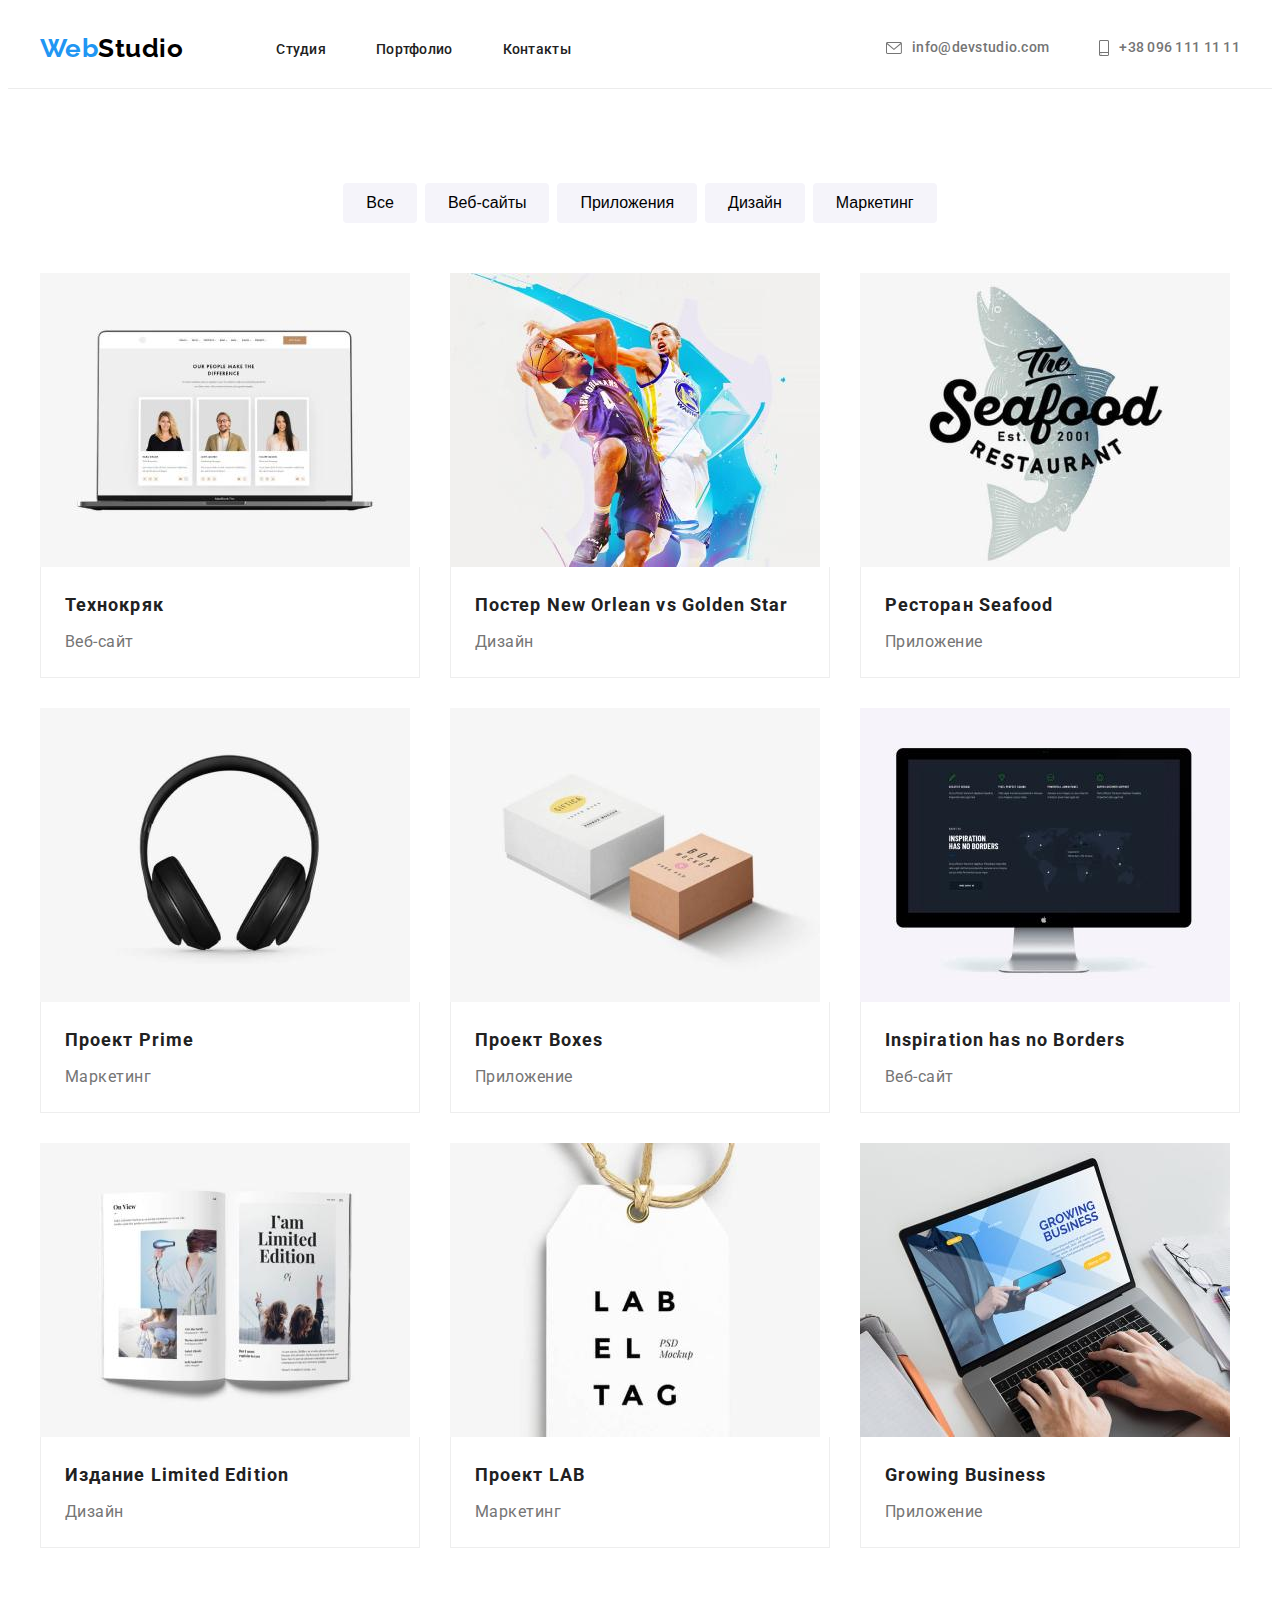
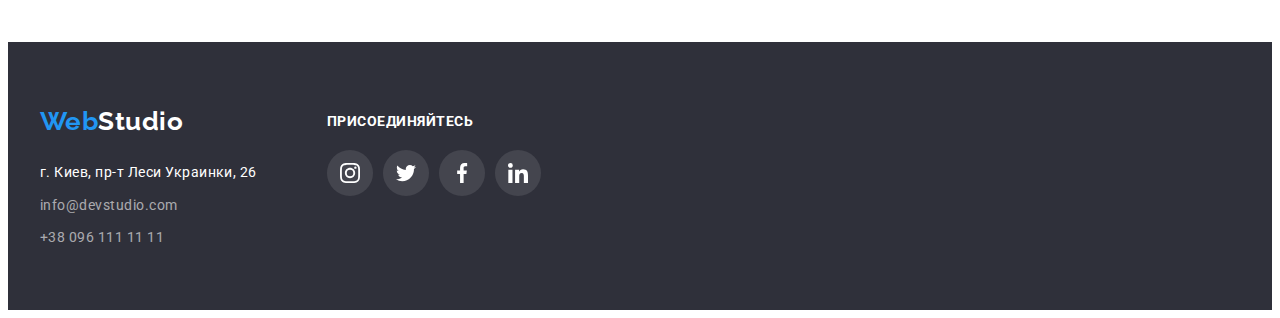
==== portfolio.html @ 90d241d0 "Initial commit" ====
<!DOCTYPE html>
<html lang="ru">
  <head>
    <meta charset="UTF-8" />
    <meta http-equiv="X-UA-Compatible" content="IE=edge" />
    <meta name="viewport" content="width=device-width, initial-scale=1.0" />
    <title>portfolio</title>
    <link rel="preconnect" href="https://fonts.googleapis.com" />
    <link rel="preconnect" href="https://fonts.gstatic.com" crossorigin />
    <link
      href="https://fonts.googleapis.com/css2?family=Raleway:wght@700&family=Roboto:wght@400;500;700;900&display=swap"
      rel="stylesheet"
    />
    <link
      rel="stylesheet"
      href="https://cdnjs.cloudflare.com/ajax/libs/modern-normalize/1.1.0/modern-normalize.min.css"
      integrity="sha512-wpPYUAdjBVSE4KJnH1VR1HeZfpl1ub8YT/NKx4PuQ5NmX2tKuGu6U/JRp5y+Y8XG2tV+wKQpNHVUX03MfMFn9Q=="
      crossorigin="anonymous"
      referrerpolicy="no-referrer"
    />
    <link rel="stylesheet" href="./css/styles.css" />
  </head>
  <!--Шапка сторінки-->
  <body>
    <header class="page-header">
      <div class="conteiner header">
      <a class="link logo logo-light" href="./index.html" lang="en"><span class="accent">Web</span>Studio </a>
      <nav class="header-nav">
        <!--Навігація-->
        <ul class="menu list">
          <li class="menu-item"><a class="menu-link link" href="./index.html">Студия</a></li>
          <li class="menu-item"><a class="menu-link link" href="./portfolio.html">Портфолио</a></li>
          <li class="menu-item"><a class="menu-link link" href="/Контакты">Контакты</a></li>
        </ul>
      </nav>
      <ul class="menu-contactul list">
        <li class="menu-contact">
          <div class="imeg-contact">            
            <a class="link header-contact" href="mailto:info@devstudio.com"><svg class="icon-menu" width="16" height="12">
              <use href="./imeges/icons.svg#icon-envelope">
              </use>
            </svg>info@devstudio.com</a>
          </div>          
           </li>
        <li class="menu-contact">
          <div class="imeg-contact">            
          <a class="link header-contact" href="tel:+380961111111"><svg class="icon-menu" width="10" height="16">
            <use href="./imeges/icons.svg#icon-smartphone">
            </use>
          </svg>+38 096 111 11 11</a>
        </div>
        </li>
      </ul>
    </div>
    </header>
    <main>
            
      <section class="section portfolio">

        <div class="conteiner filter" >
          <h1 class="portfolio-title" hidden>Фильтры</h1>
          <ul class="list portfolio-filter">
            <li class="filter-unit">
              <button class="filter-btn" type="button">Все</button>
            </li>
            <li class="filter-unit">
              <button class="filter-btn" type="button">Веб-сайты</button>
            </li>
            <li class="filter-unit">
              <button class="filter-btn" type="button">Приложения</button>
            </li>
            <li class="filter-unit">
              <button class="filter-btn" type="button">Дизайн</button>
            </li>
            <li class="filter-unit">
              <button class="filter-btn" type="button">Маркетинг</button>
            </li>
          </ul></div>

        <div class="conteiner">
          <h2 class="section-title" hidden>Примеры работ</h2>
          <ul class="list work">
            <li class="work-unit">
              <a class="work-link link" href="/">
                <img src="./imeges/portfolio/tehno.jpg" alt="Технокряк" width="370" height="294" />
              </a>
              <div class="border">
                <h3 class="work-name">Технокряк</h3>
                <p class="work-text">Веб-сайт</p>
              </div>
            </li>

            <li class="work-unit">
              <a class="work-link link" href="/">
                <img
                  src="./imeges/portfolio/neworlean.jpg"
                  alt="Постер New Orlean vs Golden Star"
                  width="370"
                  height="294"
                />
              </a>
              <div class="border">
                <h3 class="work-name">Постер <span lang="en">New Orlean vs Golden Star</span></h3>
              <p class="work-text">Дизайн</p>
              </div>
              
            </li>
            <li class="work-unit">
              <a class="work-link link" href="/">
                <img
                  src="./imeges/portfolio/seafood.jpg"
                  alt="Ресторан Seafood"
                  width="370"
                  height="294"
                />
              </a>
              <div class="border">
                <h3 class="work-name">Ресторан <span lang="en">Seafood</span></h3>
              <p class="work-text">Приложение</p>
              </div>
              
            </li>
            <li class="work-unit">
              <a class="work-link link" href="/">
                <img src="./imeges/portfolio/prime.jpg" alt="Проект Prime" width="370" height="294" />
              </a>
              <div class="border">
                <h3 class="work-name">Проект <span lang="en">Prime</span></h3>
              <p class="work-text">Маркетинг</p>
              </div>
             
            </li>
            <li class="work-unit">
              <a class="work-link link" href="/">
                <img src="./imeges/portfolio/boxes.jpg" alt="Проект Boxes" width="370" height="294" />
              </a>
              <div class="border">
                <h3 class="work-name">Проект <span lang="en">Boxes</span></h3>
              <p class="work-text">Приложение</p>
              </div>
              </li>

            <li class="work-unit">
              <a class="work-link link" href="/">
                <img
                  src="./imeges/portfolio/inspiration.jpg"
                  alt="Inspiration has no Borders"
                  width="370"
                  height="294"
                />
              </a>
              <div class="border">
                <h3 class="work-name" lang="en">Inspiration has no Borders</h3>
              <p class="work-text">Веб-сайт</p>
              </div>
              
            </li>

            <li class="work-unit">
              <a class="work-link link" href="/">
                <img
                  src="./imeges/portfolio/limited.jpg"
                  alt="Издание Limited Edition"
                  width="370"
                  height="294"
                />
              </a>
              <div class="border"><h3 class="work-name">Издание <span lang="en">Limited Edition</span></h3>
                <p class="work-text">Дизайн</p>
              </div>
              </li>
            <li class="work-unit">
              <a class="work-link link" href="/">
                <img src="./imeges/portfolio/lab.jpg" alt="Проект LAB" width="370" height="294" />
              </a>
              <div class="border"><h3 class="work-name">Проект <span lang="en">LAB</span></h3>
                <p class="work-text">Маркетинг</p></div>
              
            </li>
             
            <li class="work-unit">
              <a class="work-link link" href="/">
                <img
                  src="./imeges/portfolio/growing.jpg"
                  alt="Growing Business"
                  width="370"
                  height="294"
                />
              </a>
              <div class="border"> <h3 class="work-name" lang="en">Growing Business</h3>
                <p class="work-text">Приложение</p></div>
             
            </li>
          </ul>
        </div>
       </section>
    </main>


    <footer class="footer">
      <div class="conteiner page-down">
        <div class="contakts">
    <a class="link logo logo-dark" href="./index.html" lang="en"><span class="accent">Web</span>Studio </a>
    <address>
      <ul class="list">
        <li class="footer-unit">
          <a
            class="link place"
            href="https://www.google.com/maps/@50.4265807,30.5361971,17z"
            target="_blank"
            rel="noopener noreferrer"
            >г. Киев, пр-т Леси Украинки, 26</a
          >
        </li>
        <li class="footer-unit">
          <a class="link footer-contact" href="mailto:info@devstudio.com">info@devstudio.com</a>
        </li>
        <li class="footer-unit">
          <a class="link footer-contact" href="tel:+380961111111">+38 096 111 11 11</a>
        </li>
      </ul>
    </address>
    </div>

    <div class="join">
      <h3 class="subtitle">Присоединяйтесь</h3>
      <ul class="list footer-imeg">                            
        <li> <a class="social" href="https://www.instagram.com/" target="_blank"
          rel="noopener noreferrer"><svg class="icon-footer" width="20" height="20">
          <use href="./imeges/icons.svg#icon-instagram">
          </use>
        </svg></a></li>

        <li ><a class="social" href="https://twitter.com/" target="_blank"
          rel="noopener noreferrer"><svg class="icon-footer" width="20" height="20">
          <use href="./imeges/icons.svg#icon-twitter">
          </use>
        </svg></a></li>

        <li><a class="social" href="https://www.facebook.com/" target="_blank"
          rel="noopener noreferrer"><svg class="icon-footer" width="20" height="20">
          <use href="./imeges/icons.svg#icon-facebook">
          </use>
        </svg></a></li>

        <li><a class="social" href="https://www.linkedin.com/" target="_blank"
          rel="noopener noreferrer"><svg class="icon-footer" width="20" height="20">
          <use href="./imeges/icons.svg#icon-linkedin">
          </use>
        </svg></a></li>
      </ul>
    </div>
  </div>

  </footer>
  </body>
</html>
---- css/styles.css ----
:root {
  --main-font: 'Roboto', sans-serif;
  --secondary-font: 'Raleway', sans-serif;
  --hover-color: #2196f3;
  --background-hero: rgba(47, 48, 58, 0.4);
  --background-tim: #f5f4fa;
  --background-footer: #2f303a;
  --background-section: #FFFFFF;
  --header-contact: #757575;
  --color-passiv-icon-link: #AFB1B8;
}

.list {
  margin-top: 0;
  margin-bottom: 0;
  padding: 0;
  list-style: none;
}
.link {
  text-decoration: none;
}

h1,h2,h3,p {
  margin-top: 0;
  margin-bottom: 0;
}

/*components*/

body {
  font-family: var(--main-font);
  color: #212121;
  letter-spacing: 0.03em;
}

img {
  display: block;
  max-width: 100%;
}

.logo {
  font-family: var(--secondary-font);
  font-weight: 700;
  font-size: 26px;
  line-height: 1.48;
 
  /* outline: 2px solid blue; */
}

.logo-light {
  display: block;
  color: #000000;
}

.logo-dark {
  display: block;
  margin-bottom: 20px;
  color: #ffffff;
}
.accent {
  color: var(--hover-color);
}

.section {
  padding-top: 94px;
  padding-bottom: 94px;
}

.conteiner {
  margin-top: 0;
  margin-bottom: 0;
  margin-left: auto;
  margin-right: auto;
  padding-left: 15px;
  padding-right: 15px;
  width: 1200px;
  
   /* outline: 2px solid blue; */
}


.button {
  display: inline-block;
  border: 1px solid transparent;
  border-radius: 4px;
  }



.section-title {
  margin-top: 0;
  margin-bottom: 50px;
  
    font-size: 36px;
    line-height: 1.17;
    text-align: center;
  }
  .subtitle {
    margin-top: 0;
    margin-bottom: 10px;
  
    font-size: 14px;
    line-height: 1.14;
    text-transform: uppercase;
  }

/*headear*/

.page-header {
  background-color: var(--background-section);
  border-bottom-width: 1px;
  border-bottom-color: #ECECEC;
  border-bottom-style: solid;
}

.header {
  display: flex;
  align-items: center;
  margin-bottom: 0;
     
  /* outline: 2px solid blue; */
}

.menu  {
  display: flex;
  margin: 0;
  margin-left: 93px;
  padding: 0;
}
/* .menu > .menu-item:not(:last-child) { */
  /* margin-right: 50px; } */

.menu .menu-item + .menu-item {
  margin-left: 50px;
}

.menu-link {
  font-weight: 500;
  font-size: 14px;
  line-height: 1.14;
  letter-spacing: 0.02em;
  color: #212121;
  padding-top: 32px;
  padding-bottom: 32px;

  /* outline: 2px solid blue; */
}
.menu-link:hover,
.menu-link:focus {
  color: var(--hover-color);
}

.menu-contactul {
  display: flex;
  margin: 0;
  margin-left: auto;
  /* padding-top: 32px; */
  /* padding-bottom: 32px; */
  }

.header-contact {
  display: flex;
  align-items: center;
  font-weight: 500;
  font-size: 14px;
  line-height: 1.14;
  letter-spacing: 0.02em;
  color: var(--header-contact);
  padding-top: 32px;
  padding-bottom: 32px;
    
  /* outline: 2px solid blue; */
}

.icon-menu {
  margin-right: 10px;
  fill: var(--header-contact); }

.imeg-contact:hover .icon-menu,
.imeg-contact:focus .icon-menu {
   fill: var(--hover-color);
}

.header-contact:hover,
.header-contact:focus {
  color: var(--hover-color);
}

.menu-contactul > .menu-contact:not(:last-child) {
    margin-right: 50px;
}

/*hero*/
.hero {
  display: flex;
  justify-content: center;
  align-items: center;
  height: 600px;
  max-width: 1600px;
  margin-left:auto;
  margin-right: auto;
  text-align: center;
  background-image: linear-gradient(
    to right,
    var(--background-hero),
    var(--background-hero)
  ),
  url(../imeges/main.jpg);
    
}

.hero-title {
  margin-bottom: 30px;
  font-weight: 900;
  font-size: 44px;
  line-height: 1.36;
  text-align: center;
  letter-spacing: 0.06em;
  text-transform: uppercase;
  color: #ffffff;
     
  /* outline: 2px solid blue; */
}

.modal-btn {
  font-weight: 700;
  font-size: 16px;
  line-height: 1.88;
  color: #ffffff;
  
  min-width: 200px;
  align-items: center;
  text-align: center;
  letter-spacing: 0.06em;
  cursor: pointer;

  background: var(--hover-color);
  box-shadow: 0px 4px 4px rgba(0, 0, 0, 0.15);
  padding: 10px 32px;
  border: 1px solid transparent;
  border-radius: 4px;
}


/* .modal-btn:hover { */
  /* box-shadow: 0px 4px 4px rgba(0, 0, 0, 0.15); */
/* } */

/*preferens*/

.preferens {
  padding-top: 94px;
  background-color: var(--background-section);
}

.preferens-list {
  display: flex;
  justify-content: space-between;
}

.preferens-unit {
  width: calc((100% - 90px) / 4);
 
}

.preferens-unit:not(:last-child) {
    margin-right: 30px;
}

.text-preferens {
  font-size: 14px;
  line-height: 1.71;
  color: #757575;
}

.preferens-imeg {
  display: flex;
  justify-content: center;
  align-items: center;
  height: 120px;
  margin-bottom: 30px;
  background-color: var(--background-tim);
  border-radius: 4px;
}

/*about*/

.about {
  background-color: var(--background-section);
}

.about-list {
  display: flex;
  justify-content: space-between;
}

/*tim*/
.tim {  
  background-color:var(--background-tim);
 }


.tim-list {
  display: flex;
  justify-content: space-between;
}  

.tim-unit {
  background: #FFFFFF;
  box-shadow: 0px 1px 3px rgba(0, 0, 0, 0.12), 0px 1px 1px rgba(0, 0, 0, 0.14), 0px 2px 1px rgba(0, 0, 0, 0.2);
  border-radius: 0px 0px 4px 4px;

}

.tim-text {
  padding-top: 30px;
  padding-bottom: 30px;
}

.name {
  font-weight: 500;
  font-size: 16px;
  line-height: 1.19;
  text-align: center;
  margin-bottom: 10px;
 
}

.text-name {
  font-size: 16px;
  line-height: 1.19;
  text-align: center;
  color: #757575;
  margin-bottom: 16px;

}

.tim-imeg {
  display: flex;
  justify-content: center;

}

.tim-imeg li + li {
  margin-left: 10px;
}

.social {
  display: flex;
  justify-content: center;
  align-items: center;
  width: 44px;
  height: 44px;
  background-color: var(--background-section);
  border-radius: 50%;
  border: 1px solid transparent;
  cursor: pointer;
 
}

.icon-tim {
 
  fill: var(--color-passiv-icon-link);
}

.social:hover {
  background-color: var(--hover-color);
}

.social:hover .icon-tim,
.social:focus .icon-tim {
   fill: var(--background-section);
}

/*customers*/

.customers-list {
  display: flex;
  justify-content: center;

}
.customers-list li + li {
  margin-left: 30px;
}

.customer {
  display: flex;
  justify-content: center;
  align-items: center;
  width: 170px;
  height: 92px;
  background-color: var(--background-section);
  border-radius: 4px;
  border: 1px solid var(--color-passiv-icon-link);
  cursor: pointer;
  padding: 16px 32px;
 
}

.icon-customer {
  width: 106px;
  height: 60px;
  fill: var(--color-passiv-icon-link);
}

.customer:hover {
  border-color: var(--hover-color);
}

.customer:hover .icon-customer,
.customer:focus .icon-customer {
   fill: var(--hover-color);
}



/*footer*/

.footer {
  background: var(--background-footer);

}
.page-down {
  display: flex;
    
}
.contakts {
  padding: 60px 0;
  margin-bottom: 0;
  margin-right: 70px;
      
  /* outline: 2px solid blue; */
}


.footer-unit:not(:last-child) {
  margin-bottom: 9px;
  
}

address {
  text-decoration: none;
  font-style: normal;
}
.place {
  display: block;
  font-size: 14px;
  line-height: 1.71;
  color: #ffffff;
}
.place:hover,
.place:focus {
  color: var(--hover-color);
}
.footer-contact {
  display: block;
  font-size: 14px;
  line-height: 1.71;
  color: rgba(255, 255, 255, 0.6);
}

.footer-contact:hover,
.footer-contact:focus {
  color: var(--hover-color);
}
.join {
  padding-top: 72px;
}

.join .subtitle {
  color: var(--background-section);
  margin-bottom: 20px;
}

.footer-imeg {
  display: flex;
  justify-content: center;

}

.footer-imeg li + li {
  margin-left: 10px;
}

.social {
  display: flex;
  justify-content: center;
  align-items: center;
  width: 44px;
  height: 44px;
  background-color: rgba(255, 255, 255, 0.1);
  border-radius: 50%;
  border: 1px solid transparent;
  cursor: pointer;
 
}

.icon-footer {
  fill: var(--background-section);
}

.social:hover,
.social:focus {
  background-color: var(--hover-color);
}

.social:hover .icon-tim,
.social:focus .icon-tim {
   fill: var(--background-section);
}


/*Portfolio*/

/*Filter*/

.filter {
   margin-bottom: 50px;
 
}

 .portfolio-filter {
   display: flex;
   justify-content: center;

 } 

 .portfolio-filter .filter-unit + .filter-unit {
  margin-left: 8px;
}


.filter-btn {
  font-weight: 500;
  font-size: 16px;
  line-height: 1.62;
  text-align: center;
  cursor: pointer;
  background-color: #F5F4FA;
  border: 1px solid transparent;
  border-radius: 4px;
  padding: 6px 22px;
 
}

.filter-btn:hover,
.filter-btn:focus {
  background-color: var(--hover-color);
  color: #ffffff;
  filter: drop-shadow(0px 4px 4px rgba(0, 0, 0, 0.25));
}

/*Work*/

.work {
  display: flex;
  flex-wrap: wrap;
}

.work-unit:hover,
.work-unit:focus {
  box-shadow: 0px 4px 4px rgba(0, 0, 0, 0.25);
}

.work-unit {
  width: calc((100% - 60px) / 3);
  margin-right: 30px;
  margin-bottom: 30px;
  

}
 .work-unit:nth-child(3n) {
   margin-right: 0;
 }
 .work-unit:nth-last-child(-n+3) {
  margin-bottom: 0;
}

.border {
  padding: 20px 24px;
  border-left: 1px solid #EEEEEE;
  border-right: 1px solid #EEEEEE;
  border-bottom: 1px solid #EEEEEE;
}

.work-name {
  margin-bottom: 4px;

  font-size: 18px;
  line-height: 2;
  letter-spacing: 0.06em;
}

.work-text {
  font-size: 16px;
  line-height: 1.88;
  color: #757575;
}
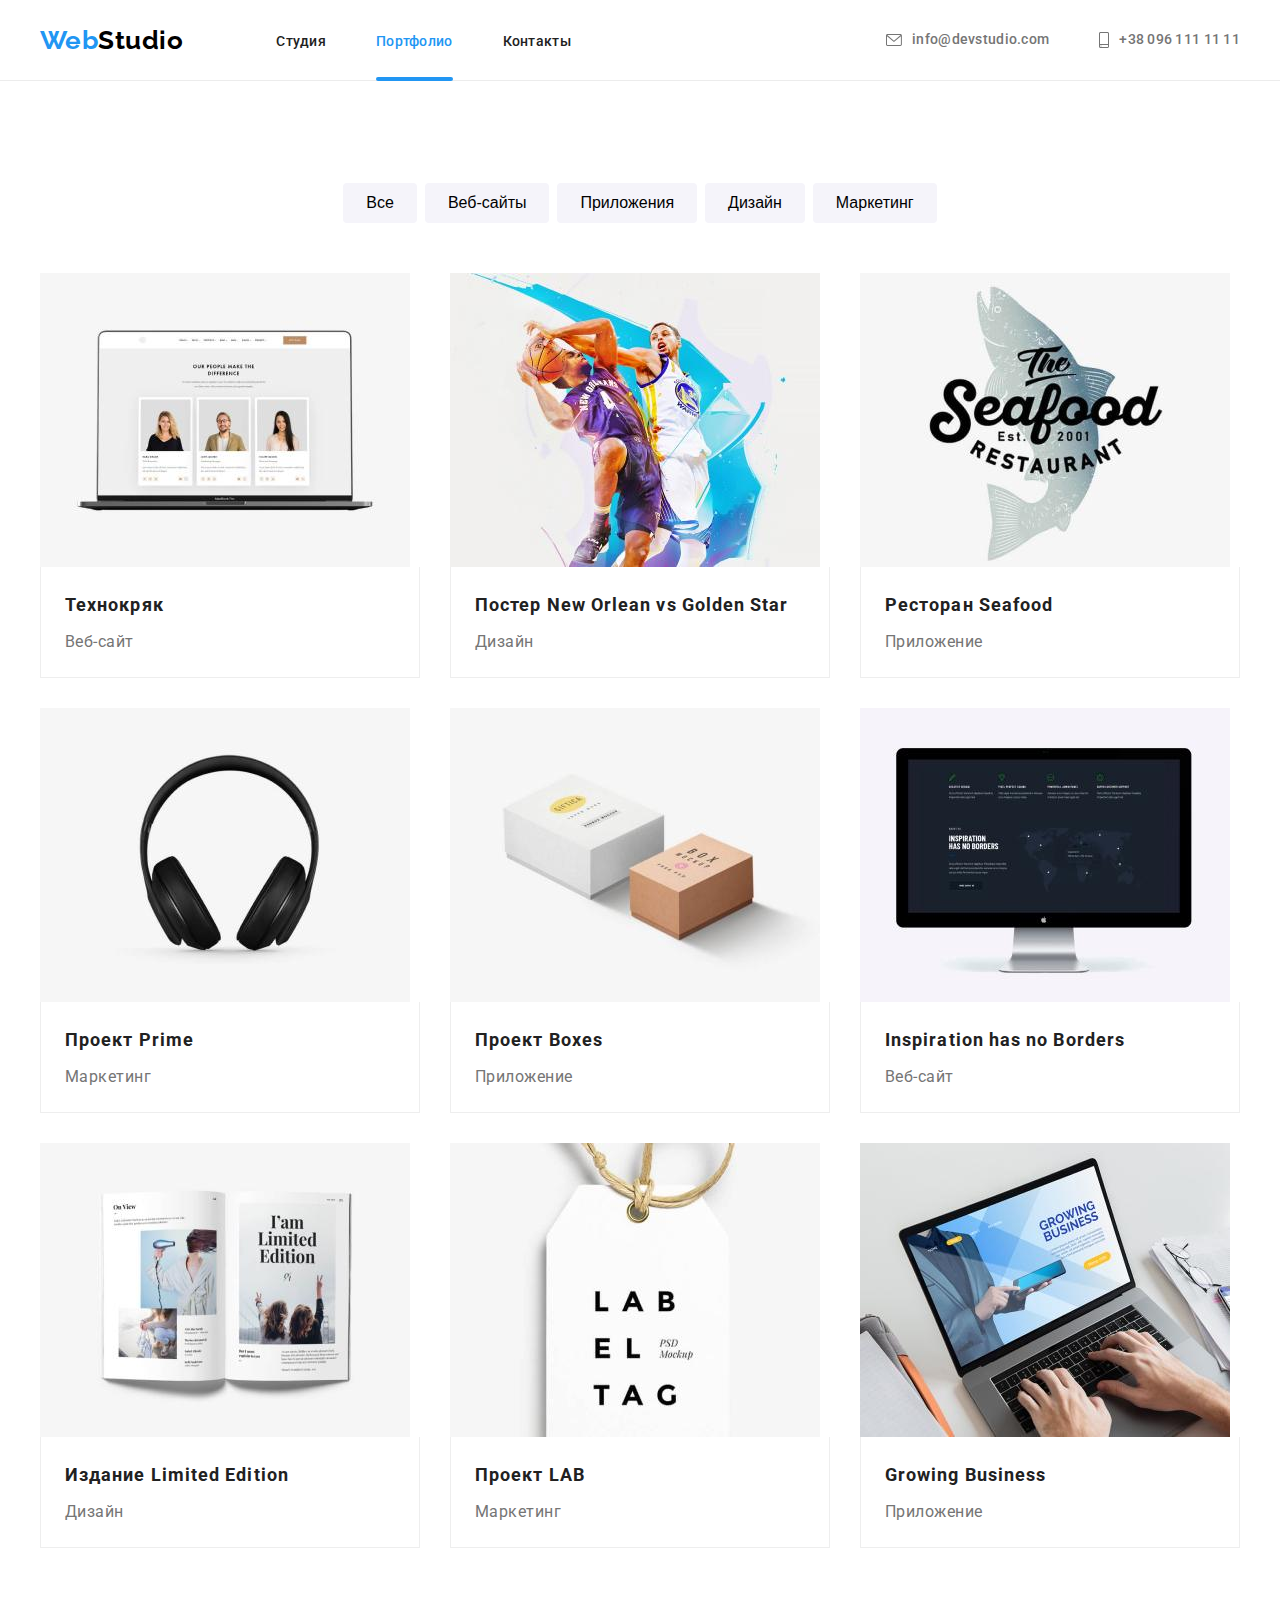
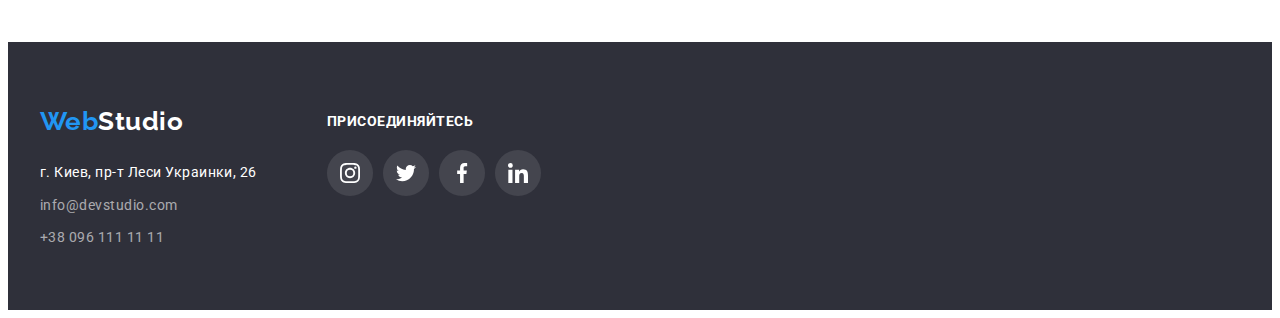
==== commit e7fa567e: "1" ====
--- a/portfolio.html
+++ b/portfolio.html
@@ -24,40 +24,43 @@
   <body>
     <header class="page-header">
       <div class="conteiner header">
-      <a class="link logo logo-light" href="./index.html" lang="en"><span class="accent">Web</span>Studio </a>
-      <nav class="header-nav">
-        <!--Навігація-->
-        <ul class="menu list">
-          <li class="menu-item"><a class="menu-link link" href="./index.html">Студия</a></li>
-          <li class="menu-item"><a class="menu-link link" href="./portfolio.html">Портфолио</a></li>
-          <li class="menu-item"><a class="menu-link link" href="/Контакты">Контакты</a></li>
+        <a class="link logo logo-light" href="./index.html" lang="en"
+          ><span class="accent">Web</span>Studio
+        </a>
+        <nav class="header-nav">
+          <!--Навігація-->
+          <ul class="menu list">
+            <li class="menu-item"><a class="menu-link link" href="./index.html">Студия</a></li>
+            <li class="menu-item">
+              <a class="menu-link link current" href="./portfolio.html">Портфолио</a>
+            </li>
+            <li class="menu-item"><a class="menu-link link" href="/Контакты">Контакты</a></li>
+          </ul>
+        </nav>
+        <ul class="menu-contactul list">
+          <li class="menu-contact">
+            <div class="imeg-contact">
+              <a class="link header-contact" href="mailto:info@devstudio.com"
+                ><svg class="icon-menu" width="16" height="12">
+                  <use href="./imeges/icons.svg#icon-envelope"></use></svg
+                >info@devstudio.com</a>
+            </div>
+          </li>
+          <li class="menu-contact">
+            <div class="imeg-contact">
+              <a class="link header-contact" href="tel:+380961111111"
+                ><svg class="icon-menu" width="10" height="16">
+                  <use href="./imeges/icons.svg#icon-smartphone"></use></svg
+                >+38 096 111 11 11</a
+              >
+            </div>
+          </li>
         </ul>
-      </nav>
-      <ul class="menu-contactul list">
-        <li class="menu-contact">
-          <div class="imeg-contact">            
-            <a class="link header-contact" href="mailto:info@devstudio.com"><svg class="icon-menu" width="16" height="12">
-              <use href="./imeges/icons.svg#icon-envelope">
-              </use>
-            </svg>info@devstudio.com</a>
-          </div>          
-           </li>
-        <li class="menu-contact">
-          <div class="imeg-contact">            
-          <a class="link header-contact" href="tel:+380961111111"><svg class="icon-menu" width="10" height="16">
-            <use href="./imeges/icons.svg#icon-smartphone">
-            </use>
-          </svg>+38 096 111 11 11</a>
-        </div>
-        </li>
-      </ul>
-    </div>
+      </div>
     </header>
     <main>
-            
       <section class="section portfolio">
-
-        <div class="conteiner filter" >
+        <div class="conteiner filter">
           <h1 class="portfolio-title" hidden>Фильтры</h1>
           <ul class="list portfolio-filter">
             <li class="filter-unit">
@@ -75,15 +78,25 @@
             <li class="filter-unit">
               <button class="filter-btn" type="button">Маркетинг</button>
             </li>
-          </ul></div>
+          </ul>
+        </div>
 
         <div class="conteiner">
           <h2 class="section-title" hidden>Примеры работ</h2>
           <ul class="list work">
             <li class="work-unit">
-              <a class="work-link link" href="/">
+              <div class="work-overlay">
+                <a class="work-link link" href="/">
                 <img src="./imeges/portfolio/tehno.jpg" alt="Технокряк" width="370" height="294" />
               </a>
+              <div class="overlay">
+                <p>
+                  Ресурс предлагает комплексные предложения с разным уровнем функционала и сервисов.
+                  Все это позволит посетителю получить исчерпывающие сведения о компании или частном
+                  лице.
+                </p></div>
+              
+              </div>
               <div class="border">
                 <h3 class="work-name">Технокряк</h3>
                 <p class="work-text">Веб-сайт</p>
@@ -91,111 +104,185 @@
             </li>
 
             <li class="work-unit">
-              <a class="work-link link" href="/">
-                <img
-                  src="./imeges/portfolio/neworlean.jpg"
-                  alt="Постер New Orlean vs Golden Star"
-                  width="370"
-                  height="294"
-                />
-              </a>
+              <div class="work-overlay">
+                <a class="work-link link" href="/">
+                  <img
+                    src="./imeges/portfolio/neworlean.jpg"
+                    alt="Постер New Orlean vs Golden Star"
+                    width="370"
+                    height="294"
+                  />
+                </a>
+                <div class="overlay">
+                  <p>
+                    222 Ресурс предлагает комплексные предложения с разным уровнем функционала и сервисов.
+                    Все это позволит посетителю получить исчерпывающие сведения о компании или частном
+                    лице.
+                  </p></div>
+              </div>
+                           
               <div class="border">
                 <h3 class="work-name">Постер <span lang="en">New Orlean vs Golden Star</span></h3>
-              <p class="work-text">Дизайн</p>
-              </div>
-              
-            </li>
-            <li class="work-unit">
-              <a class="work-link link" href="/">
-                <img
-                  src="./imeges/portfolio/seafood.jpg"
-                  alt="Ресторан Seafood"
-                  width="370"
-                  height="294"
-                />
-              </a>
+                <p class="work-text">Дизайн</p>
+              </div>
+            </li>
+
+            <li class="work-unit">
+              <div class="work-overlay">
+                <a class="work-link link" href="/">
+                  <img
+                    src="./imeges/portfolio/seafood.jpg"
+                    alt="Ресторан Seafood"
+                    width="370"
+                    height="294"/>
+                </a>
+                <div class="overlay">
+                  <p>
+                    333 Ресурс предлагает комплексные предложения с разным уровнем функционала и сервисов.
+                    Все это позволит посетителю получить исчерпывающие сведения о компании или частном
+                    лице.
+                  </p></div></div>
+
               <div class="border">
                 <h3 class="work-name">Ресторан <span lang="en">Seafood</span></h3>
-              <p class="work-text">Приложение</p>
-              </div>
-              
-            </li>
-            <li class="work-unit">
-              <a class="work-link link" href="/">
-                <img src="./imeges/portfolio/prime.jpg" alt="Проект Prime" width="370" height="294" />
-              </a>
+                <p class="work-text">Приложение</p>
+              </div>
+            </li>
+
+            <li class="work-unit">
+              <div class="work-overlay">
+                <a class="work-link link" href="/">
+                  <img
+                    src="./imeges/portfolio/prime.jpg"
+                    alt="Проект Prime"
+                    width="370"
+                    height="294"
+                  />
+                </a>
+                <div class="overlay">
+                  <p>
+                    444 Ресурс предлагает комплексные предложения с разным уровнем функционала и сервисов.
+                    Все это позволит посетителю получить исчерпывающие сведения о компании или частном
+                    лице.
+                  </p></div></div>
               <div class="border">
                 <h3 class="work-name">Проект <span lang="en">Prime</span></h3>
-              <p class="work-text">Маркетинг</p>
-              </div>
-             
-            </li>
-            <li class="work-unit">
-              <a class="work-link link" href="/">
-                <img src="./imeges/portfolio/boxes.jpg" alt="Проект Boxes" width="370" height="294" />
-              </a>
+                <p class="work-text">Маркетинг</p>
+              </div>
+            </li>
+            <li class="work-unit">
+              <div class="work-overlay">
+                <a class="work-link link" href="/">
+                  <img
+                    src="./imeges/portfolio/boxes.jpg"
+                    alt="Проект Boxes"
+                    width="370"
+                    height="294"
+                  />
+                </a>
+                <div class="overlay">
+                  <p>
+                    Ресурс предлагает комплексные предложения с разным уровнем функционала и сервисов.
+                    Все это позволит посетителю получить исчерпывающие сведения о компании или частном
+                    лице.
+                  </p></div></div>
+              
               <div class="border">
                 <h3 class="work-name">Проект <span lang="en">Boxes</span></h3>
-              <p class="work-text">Приложение</p>
-              </div>
-              </li>
-
-            <li class="work-unit">
-              <a class="work-link link" href="/">
-                <img
-                  src="./imeges/portfolio/inspiration.jpg"
-                  alt="Inspiration has no Borders"
-                  width="370"
-                  height="294"
-                />
-              </a>
+                <p class="work-text">Приложение</p>
+              </div>
+            </li>
+
+            <li class="work-unit">
+              <div class="work-overlay">
+                <a class="work-link link" href="/">
+                  <img
+                    src="./imeges/portfolio/inspiration.jpg"
+                    alt="Inspiration has no Borders"
+                    width="370"
+                    height="294"
+                  />
+                </a>
+                <div class="overlay">
+                  <p>
+                    Ресурс предлагает комплексные предложения с разным уровнем функционала и сервисов.
+                    Все это позволит посетителю получить исчерпывающие сведения о компании или частном
+                    лице.
+                  </p></div></div>
+              
               <div class="border">
                 <h3 class="work-name" lang="en">Inspiration has no Borders</h3>
-              <p class="work-text">Веб-сайт</p>
-              </div>
-              
-            </li>
-
-            <li class="work-unit">
-              <a class="work-link link" href="/">
-                <img
-                  src="./imeges/portfolio/limited.jpg"
-                  alt="Издание Limited Edition"
-                  width="370"
-                  height="294"
-                />
-              </a>
-              <div class="border"><h3 class="work-name">Издание <span lang="en">Limited Edition</span></h3>
+                <p class="work-text">Веб-сайт</p>
+              </div>
+            </li>
+
+            <li class="work-unit">
+              <div class="work-overlay">
+                <a class="work-link link" href="/">
+                  <img
+                    src="./imeges/portfolio/limited.jpg"
+                    alt="Издание Limited Edition"
+                    width="370"
+                    height="294"
+                  />
+                </a>
+
+                <div class="overlay">
+                  <p>
+                    Ресурс предлагает комплексные предложения с разным уровнем функционала и сервисов.
+                    Все это позволит посетителю получить исчерпывающие сведения о компании или частном
+                    лице.
+                  </p></div></div>
+              
+              <div class="border">
+                <h3 class="work-name">Издание <span lang="en">Limited Edition</span></h3>
                 <p class="work-text">Дизайн</p>
               </div>
-              </li>
-            <li class="work-unit">
-              <a class="work-link link" href="/">
-                <img src="./imeges/portfolio/lab.jpg" alt="Проект LAB" width="370" height="294" />
-              </a>
-              <div class="border"><h3 class="work-name">Проект <span lang="en">LAB</span></h3>
-                <p class="work-text">Маркетинг</p></div>
-              
-            </li>
-             
-            <li class="work-unit">
-              <a class="work-link link" href="/">
-                <img
-                  src="./imeges/portfolio/growing.jpg"
-                  alt="Growing Business"
-                  width="370"
-                  height="294"
-                />
-              </a>
-              <div class="border"> <h3 class="work-name" lang="en">Growing Business</h3>
-                <p class="work-text">Приложение</p></div>
-             
+            </li>
+            <li class="work-unit">
+              <div class="work-overlay">
+                <a class="work-link link" href="/">
+                  <img src="./imeges/portfolio/lab.jpg" alt="Проект LAB" width="370" height="294" />
+                </a>
+
+                <div class="overlay">
+                  <p>
+                    Ресурс предлагает комплексные предложения с разным уровнем функционала и сервисов.
+                    Все это позволит посетителю получить исчерпывающие сведения о компании или частном
+                    лице.
+                  </p></div></div>
+              
+              <div class="border">
+                <h3 class="work-name">Проект <span lang="en">LAB</span></h3>
+                <p class="work-text">Маркетинг</p>
+              </div>
+            </li>
+
+            <li class="work-unit">
+              <div class="work-overlay">
+                <a class="work-link link" href="/">
+                  <img
+                    src="./imeges/portfolio/growing.jpg"
+                    alt="Growing Business"
+                    width="370"
+                    height="294"/> </a>
+
+                <div class="overlay">
+                  <p>
+                    Ресурс предлагает комплексные предложения с разным уровнем функционала и сервисов.
+                    Все это позволит посетителю получить исчерпывающие сведения о компании или частном
+                    лице.
+                  </p></div></div>
+              
+              <div class="border">
+                <h3 class="work-name" lang="en">Growing Business</h3>
+                <p class="work-text">Приложение</p>
+              </div>
             </li>
           </ul>
         </div>
-       </section>
+      </section>
     </main>
-
 
     <footer class="footer">
       <div class="conteiner page-down">
@@ -225,25 +312,25 @@
     <div class="join">
       <h3 class="subtitle">Присоединяйтесь</h3>
       <ul class="list footer-imeg">                            
-        <li> <a class="social" href="https://www.instagram.com/" target="_blank"
+        <li> <a class="social-footer" href="https://www.instagram.com/" target="_blank"
           rel="noopener noreferrer"><svg class="icon-footer" width="20" height="20">
           <use href="./imeges/icons.svg#icon-instagram">
           </use>
         </svg></a></li>
 
-        <li ><a class="social" href="https://twitter.com/" target="_blank"
+        <li ><a class="social-footer" href="https://twitter.com/" target="_blank"
           rel="noopener noreferrer"><svg class="icon-footer" width="20" height="20">
           <use href="./imeges/icons.svg#icon-twitter">
           </use>
         </svg></a></li>
 
-        <li><a class="social" href="https://www.facebook.com/" target="_blank"
+        <li><a class="social-footer" href="https://www.facebook.com/" target="_blank"
           rel="noopener noreferrer"><svg class="icon-footer" width="20" height="20">
           <use href="./imeges/icons.svg#icon-facebook">
           </use>
         </svg></a></li>
 
-        <li><a class="social" href="https://www.linkedin.com/" target="_blank"
+        <li><a class="social-footer" href="https://www.linkedin.com/" target="_blank"
           rel="noopener noreferrer"><svg class="icon-footer" width="20" height="20">
           <use href="./imeges/icons.svg#icon-linkedin">
           </use>
@@ -253,5 +340,12 @@
   </div>
 
   </footer>
+    <script>
+      const { height: pageHeaderHeight } = document
+        .querySelector('.page-header')
+        .getBoundingClientRect();
+
+      document.body.style.paddingTop = `${pageHeaderHeight}px`;
+    </script>
   </body>
 </html>
--- a/css/styles.css
+++ b/css/styles.css
@@ -31,6 +31,7 @@
   font-family: var(--main-font);
   color: #212121;
   letter-spacing: 0.03em;
+  /* padding-top: 80px; */
 }
 
 img {
@@ -95,29 +96,36 @@
     line-height: 1.17;
     text-align: center;
   }
-  .subtitle {
-    margin-top: 0;
-    margin-bottom: 10px;
-  
-    font-size: 14px;
-    line-height: 1.14;
-    text-transform: uppercase;
+.subtitle {
+  margin-top: 0;
+  margin-bottom: 10px;
+  
+  font-size: 14px;
+  line-height: 1.14;
+  text-transform: uppercase;
   }
 
 /*headear*/
 
 .page-header {
+  position: fixed;
+  top: 0;
+  left: 0;
+  width: 100%;
+  /* z-index: 10; */
   background-color: var(--background-section);
   border-bottom-width: 1px;
   border-bottom-color: #ECECEC;
   border-bottom-style: solid;
+  
 }
 
 .header {
   display: flex;
   align-items: center;
   margin-bottom: 0;
-     
+  
+       
   /* outline: 2px solid blue; */
 }
 
@@ -135,6 +143,8 @@
 }
 
 .menu-link {
+  position: relative;
+
   font-weight: 500;
   font-size: 14px;
   line-height: 1.14;
@@ -143,10 +153,27 @@
   padding-top: 32px;
   padding-bottom: 32px;
 
+  transition: color 250ms cubic-bezier(0.4, 0, 0.2, 1);
+
   /* outline: 2px solid blue; */
 }
 .menu-link:hover,
 .menu-link:focus {
+  color: var(--hover-color);
+  
+}
+.current::after {
+  content: '';
+  position: absolute;
+  left: 0;
+  bottom: -0;
+  display: block;
+  height: 4px;
+  width: 100%;
+  border-radius: 2px;
+  background-color: var(--hover-color);
+}
+.current {
   color: var(--hover-color);
 }
 
@@ -168,13 +195,18 @@
   color: var(--header-contact);
   padding-top: 32px;
   padding-bottom: 32px;
+
+  transition: color 250ms cubic-bezier(0.4, 0, 0.2, 1);
     
   /* outline: 2px solid blue; */
 }
 
 .icon-menu {
   margin-right: 10px;
-  fill: var(--header-contact); }
+  fill: var(--header-contact); 
+  transition: fill 250ms cubic-bezier(0.4, 0, 0.2, 1);
+
+}
 
 .imeg-contact:hover .icon-menu,
 .imeg-contact:focus .icon-menu {
@@ -294,6 +326,29 @@
   justify-content: space-between;
 }
 
+.about-unit {
+  position:relative;
+}
+.about-unit h3 {
+  display:flex;
+  width:100%;
+  padding-top: 27px;
+  padding-bottom: 27px; 
+  margin: 0;
+  justify-content: center;
+  /* align-items: center; */
+
+  position:absolute;
+  content: "";
+  bottom: 0;
+  left: 0;
+
+  color: var(--background-section);
+  background-color: rgba(47, 48, 58, 0.8);
+
+}
+
+
 /*tim*/
 .tim {  
   background-color:var(--background-tim);
@@ -355,12 +410,16 @@
   border-radius: 50%;
   border: 1px solid transparent;
   cursor: pointer;
+
+  transition: background-color 250ms cubic-bezier(0.4, 0, 0.2, 1);
  
 }
 
 .icon-tim {
  
   fill: var(--color-passiv-icon-link);
+
+  transition: fill 250ms cubic-bezier(0.4, 0, 0.2, 1);
 }
 
 .social:hover {
@@ -394,6 +453,8 @@
   border: 1px solid var(--color-passiv-icon-link);
   cursor: pointer;
   padding: 16px 32px;
+
+  transition: border-color 250ms cubic-bezier(0.4, 0, 0.2, 1);
  
 }
 
@@ -401,6 +462,8 @@
   width: 106px;
   height: 60px;
   fill: var(--color-passiv-icon-link);
+
+  transition: fill 250ms cubic-bezier(0.4, 0, 0.2, 1);
 }
 
 .customer:hover {
@@ -447,6 +510,8 @@
   font-size: 14px;
   line-height: 1.71;
   color: #ffffff;
+
+  transition: color 250ms cubic-bezier(0.4, 0, 0.2, 1);
 }
 .place:hover,
 .place:focus {
@@ -457,6 +522,8 @@
   font-size: 14px;
   line-height: 1.71;
   color: rgba(255, 255, 255, 0.6);
+
+  transition: color 250ms cubic-bezier(0.4, 0, 0.2, 1);
 }
 
 .footer-contact:hover,
@@ -482,7 +549,7 @@
   margin-left: 10px;
 }
 
-.social {
+.social-footer {
   display: flex;
   justify-content: center;
   align-items: center;
@@ -492,6 +559,8 @@
   border-radius: 50%;
   border: 1px solid transparent;
   cursor: pointer;
+
+  transition: background-color 250ms cubic-bezier(0.4, 0, 0.2, 1);
  
 }
 
@@ -499,14 +568,39 @@
   fill: var(--background-section);
 }
 
-.social:hover,
-.social:focus {
+.social-footer:hover {
   background-color: var(--hover-color);
 }
 
-.social:hover .icon-tim,
-.social:focus .icon-tim {
-   fill: var(--background-section);
+/*Modal*/
+.backdrop {
+  position: fixed;
+  top: 0;
+  left:0;
+
+  width: 100%;
+  height: 100%;
+
+  background-color:rgba(0, 0, 0, 0.2);
+}
+
+.backdrop.is-hidden {
+  opacity: 0;
+  pointer-events: none;
+  visibility: hidden;
+}
+
+.modal {
+  position: absolute;
+  top: 50%;
+  left: 50%;
+  transform: translate(-50%, -50%);
+
+  min-width: 528px;
+  min-height: 581px;
+
+  background-color: var(--background-section);
+
 }
 
 
@@ -540,6 +634,10 @@
   border: 1px solid transparent;
   border-radius: 4px;
   padding: 6px 22px;
+
+  transition: background-color 250ms cubic-bezier(0.4, 0, 0.2, 1),
+  color 250ms cubic-bezier(0.4, 0, 0.2, 1),
+  filter 250ms cubic-bezier(0.4, 0, 0.2, 1);
  
 }
 
@@ -557,19 +655,25 @@
   flex-wrap: wrap;
 }
 
+.work-unit {
+  
+  width: calc((100% - 60px) / 3);
+  margin-right: 30px;
+  margin-bottom: 30px;
+
+  
+
+  
+  transition: box-shadow 250ms cubic-bezier(0.4, 0, 0.2, 1);  
+}
+
 .work-unit:hover,
 .work-unit:focus {
   box-shadow: 0px 4px 4px rgba(0, 0, 0, 0.25);
 }
 
-.work-unit {
-  width: calc((100% - 60px) / 3);
-  margin-right: 30px;
-  margin-bottom: 30px;
-  
-
-}
- .work-unit:nth-child(3n) {
+
+.work-unit:nth-child(3n) {
    margin-right: 0;
  }
  .work-unit:nth-last-child(-n+3) {
@@ -577,6 +681,7 @@
 }
 
 .border {
+  
   padding: 20px 24px;
   border-left: 1px solid #EEEEEE;
   border-right: 1px solid #EEEEEE;
@@ -596,3 +701,36 @@
   line-height: 1.88;
   color: #757575;
 }
+
+.work-overlay {
+  position: relative;
+  overflow: hidden;
+}
+.work-unit:hover .overlay {
+  transform: translateY(0);
+}
+
+.overlay {
+  position: absolute;
+  bottom: -1px;
+  left: 0;
+  width: 100%;
+  height: 100%;
+  background-color: rgba(33, 150, 243, 0.9);
+
+  transform: translateY(100%);
+  transition: transform 250ms cubic-bezier(0.4, 0, 0.2, 1);
+}
+
+.overlay > p {
+  display: block;
+  padding-top: 63px;
+  padding-left: 24px;
+  padding-right: 24px;
+  margin: 0;
+  font-size: 18px;
+  line-height: 1.55;
+  letter-spacing: 0.03;
+  
+  color: var(--background-section);
+}